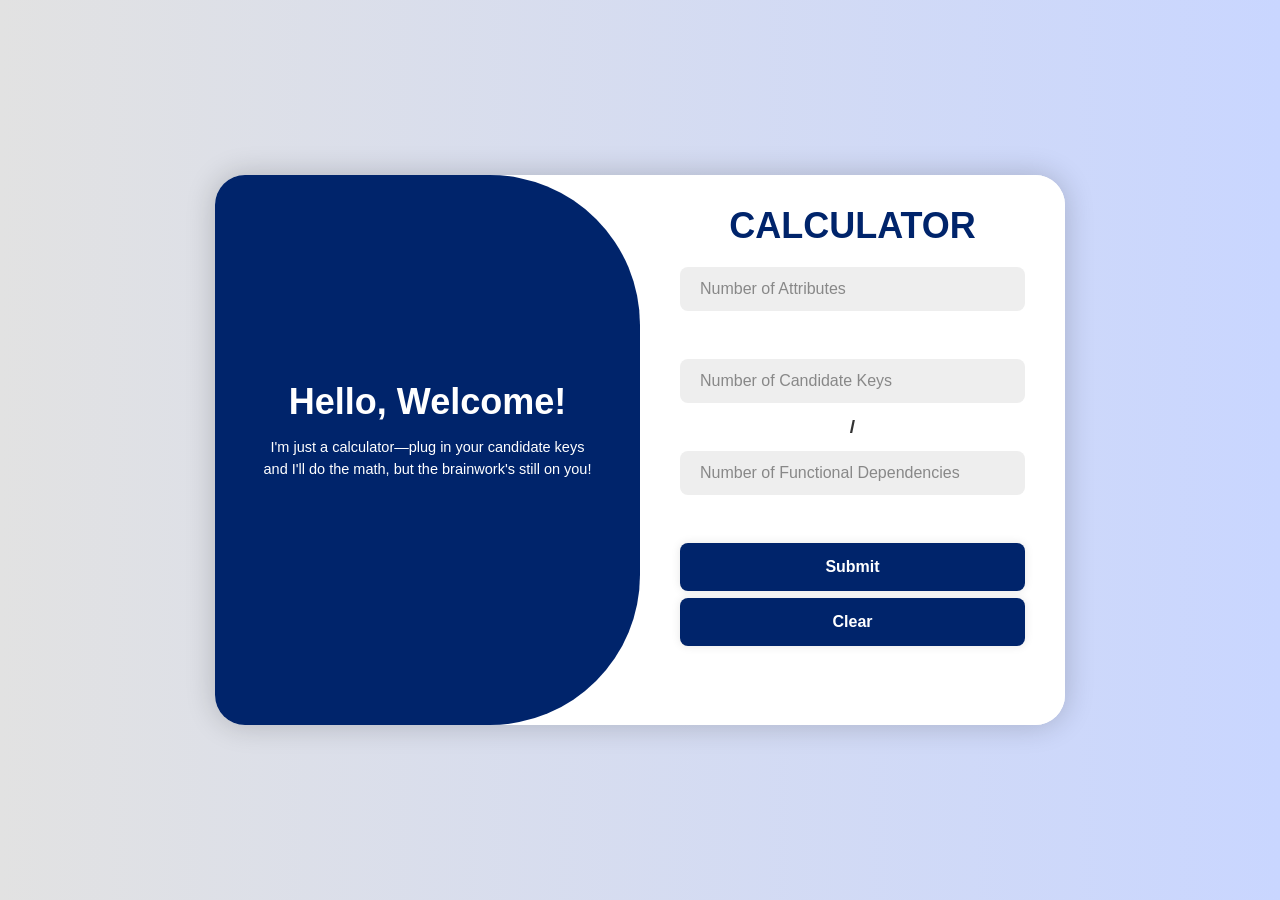
==== target/classes/static/index.html @ b33e2056 "..." ====
<!DOCTYPE html>
<html lang="en">
<head>
    <meta charset="UTF-8">
    <meta name="viewport" content="width=.container, initial-scale=1.0">
    <meta name="description" content="Created a calculator which will calculate the total number of super keys.">
    <title>Calculator - Super Key</title>

    <meta charset="UTF-8">
    <meta name="viewport" content="width=device-width, initial-scale=1.0">
    <meta name="description" content="Created a calculator which will calculate the total number of super keys.">
    <meta name="keywords" content="super key calculator, database, relational schema">
    <meta name="author" content="Suman Chatterjee, Pratik Giri, Souvik Mondal">

    <!-- Open Graph Meta Tags -->
    <meta property="og:title" content="Super Key Calculator">
    <meta property="og:description" content="Author: Suman Chatterjee | Pratik Giri | Souvik Mondal">
    <meta property="og:image" content="https://adamasknowledgecity.ac.in/public/themes/landing/images/favicon.png">
    <meta property="og:type" content="Web-App">
    <meta property="og:site_name" content="Super Key Calculator">

    <!-- LinkedIn Profile Links -->
    <meta name="author" content="Suman Chatterjee, Pratik Giri, Souvik Mondal">
    <link rel="author" href="https://www.linkedin.com/in/suman-chatterjee-7ab471230/">
    <link rel="author" href="https://www.linkedin.com/in/pratik-giri-745b51291/">
    <link rel="author" href="https://www.linkedin.com/in/souvik-mondal-8ba82a291/">

    <!-- Favicon -->
    <link rel="icon" href="https://adamasknowledgecity.ac.in/public/themes/landing/images/favicon.png" type="image/png">
    <!-- Link to external CSS file -->
    <link rel="stylesheet" href="styles.css">
</head>
<body>
<div class="container">
    <div class="form-box calculate">
        <form id="superKeyForm">
            <h1>CALCULATOR</h1>
            <div class="input-box">
                <input type="number" id="num_attributes" placeholder="Number of Attributes" name="num_attributes" required oninput="generateAttributeInputs()"><br><br>
                <div id="attribute_inputs">

                </div>
            </div>

            <div class="input-box">
                <input type="number" id="num_candidate_keys" placeholder="Number of Candidate Keys" name="num_candidate_keys" required oninput="generateCandidateKeyInputs()"><br><br>
                <div id="candidate_key_inputs">

                </div>
            </div>

            <div class="input-box">
                <input type="number" id="num_fd" placeholder="Number of Functional Dependencies" name="num_fd" required oninput="generateFDInputs()"><br><br>
                <div id="fd_inputs">

                </div>
            </div>

            <button type="button" class="btn" onclick="handleSubmit()">Submit</button>
            <button style="margin-top: 2%" type="button" class="btn" onclick="clearFields()">Clear</button>
        </form>
    </div>
    <div class="form-box result">
        <h1>COMBINATIONS OF SUPER KEYS</h1>
        <div style="margin-top: 5%" id="output"></div>
    </div>
    <div class="toggle-box">
        <div class="toggle-panel toggle-left">
            <h1>Hello, Welcome!</h1>
            <p>I'm just a calculator—plug in your candidate keys and I'll do the math, but the brainwork's still on you!</p>
        </div>
        <div class="toggle-panel toggle-right">
            <h1>Awesome job</h1>
            <p>Sticking with it! I'm glad we cracked it together</p>
            <button class="btn login-btn">Check Another</button>
        </div>
    </div>
</div>

<!-- Link to external JS file -->
<script src="https://code.jquery.com/jquery-3.6.0.min.js"></script>
<script src="script.js"></script>
</body>
</html>
---- target/classes/static/styles.css ----
*{
    margin: 0;
    padding: 0;
    box-sizing: border-box;
    font-family: Arial, Helvetica, sans-serif;
}
body{
    display: flex;
    align-items: center;
    justify-content: center;
    min-height: 100vh;
    background: linear-gradient(90deg , #e2e2e2 , #c9d6ff);
}
.container{
    position: relative;
    width: 850px ;
    height: 550px;
    background-color: #fff;
    border-radius: 30px;
    box-shadow: 0 0 30px rgba(0,0,0,.2);
    overflow: hidden;
    margin: 20px;
}
#superKeyForm h1{
    color: #00246B;
}
.form-box {
    position: absolute;
    width: 50%;
    height: 100%;
    right: 0;
    background-color: #fff;
    display: flex;
    flex-direction: column;
    align-items: center;
    color: #333;
    text-align: center;
    padding: 40px;
    z-index: 1;
    transition: .6s ease-in-out 1.2s, visibility 0s 1s;
    overflow-y: auto; /* Enable vertical scrolling */
    scroll-behavior: smooth; /* Ensures smooth scrolling */
}

/* Hide scrollbar for Webkit browsers (Chrome, Safari, Edge) */
.form-box::-webkit-scrollbar {
    display: none;
}

/* Hide scrollbar for Firefox */
.form-box {
    scrollbar-width: none;
}

.container.active .form-box{
    right: 50%;
}
.form-box.result{
    visibility: hidden;
    display: flex;
    flex-direction: column;
    align-items:  center;
    justify-content: start;
    /* display: none; */
    /* opacity: 0; */
}
.container.active .form-box.result{
    visibility: visible;

    /* display: initial; */
    /* opacity: 1; */
}
.container.active .form-box.calculate{
    display: none;
}
.form-box.result h1{
    color: #00246B;
}
form{
    /* background-color: purple; */
    width: 100%;
}
.container h1{
    font-size: 36px;
    margin: -10px 0;
    font-weight: 900;
}
.input-box{
    position: relative;
    margin: 30px 0;
}
.input-box input{
    width: 100%;
    padding: 13px 50px 13px 20px;
    background-color: #eee;
    border-radius: 8px;
    border: none;
    outline: none;
    font-size: 16px;
    color: #333;
    font-weight: 500;
}
.input-box input::placeholder{
    color: #888;
    font-weight: 400;
}

.btn {
    width: 100%;
    height: 48px;
    background: #00246B;
    border-radius: 8px;
    box-shadow: 0 0 10px rgba(0, 0, 0, 0.1);
    border: none;
    cursor: pointer;
    font-size: 16px;
    color: #fff;
    font-weight: 600;
}
.btn:hover{
    background-color: #214c95;
}
.btn.login-btn:hover{
    filter: drop-shadow(0.5px 0.5px 1px #ffffffa5);
}
.container p {
    font-size: 14.5px;
    margin: 15px 0;
}
.toggle-box {
    position: absolute;
    width: 100%;
    height: 100%;
}
.toggle-box::before{
    content: '';
    position: absolute;
    left: -250%;
    border-radius: 150px;
    width: 300%;
    height: 100%;
    background: #00246B;
    /* border: 2px solid red; */
    z-index: 2;
    transition: 1.8s ease-in-out;
}
.container.active .toggle-box::before{
    left: 50%;
}
.toggle-panel {
    position: absolute;
    width: 50%;
    height: 100%;
    /* background: seagreen; */
    color: #fff;
    display: flex;
    flex-direction: column;
    justify-content: center;
    align-items: center;
    z-index: 2;
    transition: .6s ease-in-out;
}
.toggle-panel.toggle-left{
    left: 0;
    transition-delay: 1.2s;
}
.toggle-panel.toggle-left h1{
    font-weight: 700;
}
.toggle-panel.toggle-right h1{
    font-weight: 700;
}
.toggle-panel.toggle-left p{
    /* background-color: rgb(255, 0, 0); */
    line-height: 1.5;
    padding: 2% 10%;
    text-align: center;
}
.container.active .toggle-panel.toggle-left{
    left: -50%;
    transition-delay: .6s;
}
.toggle-panel.toggle-right{
    right: -50%;
    transition-delay: .6s;

}
.container.active .toggle-panel.toggle-right{
    right: 0;
    transition-delay: 1.2s;
}
.toggle-panel p {
    margin-bottom: 20px;
}
.toggle-panel .btn{
    width: 160px;
    height: 46px;
    background: transparent;
    border: 2px solid white;
    box-shadow: none;
}
@media screen and (max-width:650px){
    .container{
        height: calc(100vh - 40px);
    }
    .form-box{
        /* background: purple; */
        bottom: 0;
        width: 100%;
        height: 70%;
    }
    .toggle-panel.toggle-left p{
        /* background-color: rgb(255, 0, 0); */
        padding: 2% 5%;
    }
    .container.active .form-box{
        right: 0;
        bottom: 30%;
    }
    .toggle-box::before{
        left: 0;
        top: -270%;
        height: 300%;
        width: 100%;
        border-radius: 20vw;
    }
    .container.active .toggle-box::before{
        top: 70%;
        left: 0;

    }
    .toggle-panel{
        width: 100%;
        height: 30%;
    }
    .toggle-panel.toggle-left{
        top: 0;
    }
    .container.active .toggle-panel.toggle-left{
        left: 0;
        top: -30%;
    }
    .toggle-panel.toggle-right{
        right: 0;
        bottom: -30%;
    }
    .container.active .toggle-panel.toggle-right{
        bottom: 0;

    }
}
@media screen and (max-width:400px){
    .form-box{
        padding: 20px;
    }
    .toggle-panel h1{
        font-size: 30px;
    }
}
.fd-wrapper {
    display: flex;
    align-items: center;
    justify-content: center;
    margin: 5px 0;
}

.fd-input {
    width: 120px;
    height: 30px;
    text-align: center;
    border: 2px solid black;
    border-radius: 5px;
    font-size: 16px;
}

.fd-arrow {
    font-size: 20px;
    font-weight: bold;
    margin: 0 10px;
}
.input-box:last-of-type {
    position: relative;
}

.input-box:last-of-type::before {
    content: " / ";
    font-weight: bold;
    font-size: 1.2em;
    position: absolute;
    top: -35px; /* Adjust position if needed */
    left: 50%;
    transform: translateX(-50%);
}
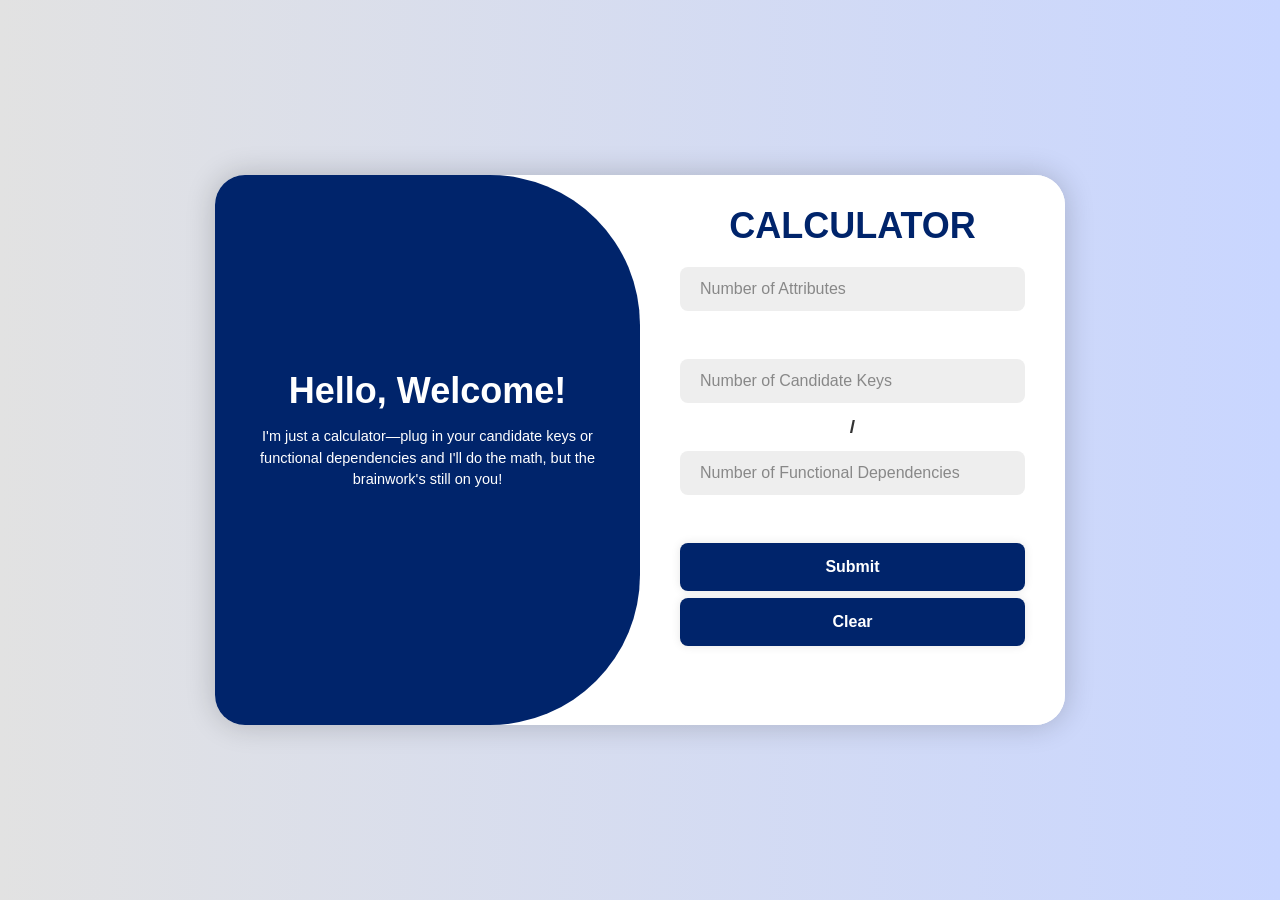
==== commit 8e413475: "..." ====
--- a/target/classes/static/index.html
+++ b/target/classes/static/index.html
@@ -68,7 +68,7 @@
     <div class="toggle-box">
         <div class="toggle-panel toggle-left">
             <h1>Hello, Welcome!</h1>
-            <p>I'm just a calculator—plug in your candidate keys and I'll do the math, but the brainwork's still on you!</p>
+            <p>I'm just a calculator—plug in your candidate keys or functional dependencies and I'll do the math, but the brainwork's still on you!</p>
         </div>
         <div class="toggle-panel toggle-right">
             <h1>Awesome job</h1>
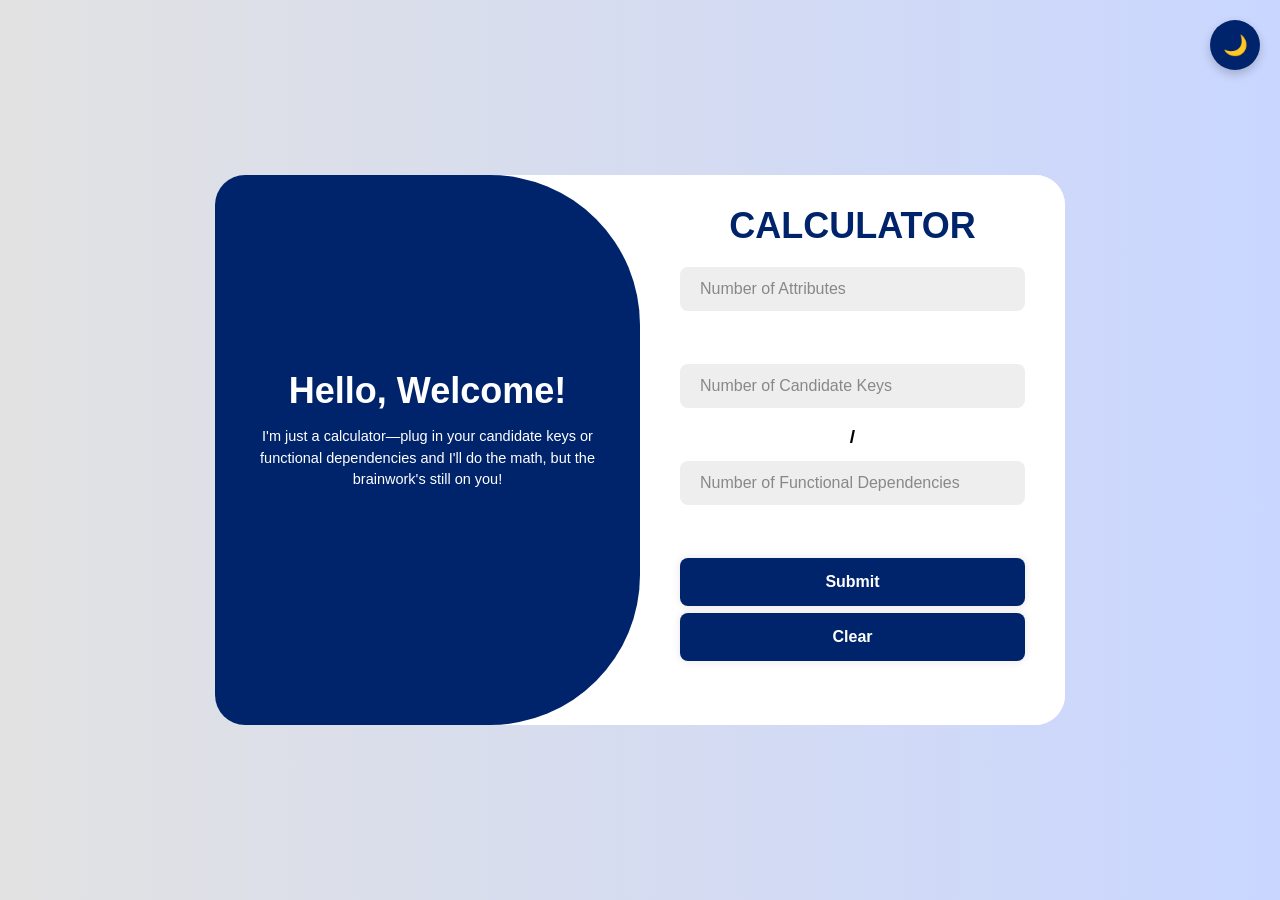
==== commit e0c41991: "..." ====
--- a/target/classes/static/index.html
+++ b/target/classes/static/index.html
@@ -56,9 +56,10 @@
 
                 </div>
             </div>
-
+            <button id="theme-toggle" onclick="toggleTheme()">Toggle Mode</button>
             <button type="button" class="btn" onclick="handleSubmit()">Submit</button>
             <button style="margin-top: 2%" type="button" class="btn" onclick="clearFields()">Clear</button>
+
         </form>
     </div>
     <div class="form-box result">
--- a/target/classes/static/styles.css
+++ b/target/classes/static/styles.css
@@ -5,36 +5,94 @@
     box-sizing: border-box;
     font-family: Arial, Helvetica, sans-serif;
 }
-body{
+:root {
+    /* Light Mode */
+    --form-bg-light: #fff;
+    --tggl-clr-light: #00246B;
+    --btn-light: #00246B;
+    --btn-hover-light: #214c95;
+    --input-boxes-light: #eee;
+    --input-box-wrt-light: #888;
+    --input-box-wrt-in-light: #333;
+    --pg-grad-1-light:#e2e2e2;
+    --pg-grad-2-light:#c9d6ff;
+    --calc-light:#00246B;
+    --res-light: #000000;
+    /* Dark Mode */
+    --form-bg-dark: #424242;
+    --tggl-clr-dark: #232531;
+    --btn-dark: #232531;
+    --btn-hover-dark: #353b4b;
+    --input-boxes-dark: #868686;
+    --input-box-wrt-dark: #494949;
+    --input-box-wrt-in-dark: #1c1f2a;
+    --pg-grad-1-dark:#424242;
+    --pg-grad-2-dark:#232531;
+    --calc-dark:#ffffff;
+    --res-dark:#eee;
+}
+
+/* Apply Light Mode */
+[data-theme="light"] {
+    --form-bg: var(--form-bg-light);
+    --tggl-clr: var(--tggl-clr-light);
+    --btn: var(--btn-light);
+    --btn-hover: var(--btn-hover-light);
+    --input-boxes: var(--input-boxes-light);
+    --input-box-wrt: var(--input-box-wrt-light);
+    --input-box-wrt-in: var(--input-box-wrt-in-light);
+    --pg-grad-1:var(--pg-grad-1-light);
+    --pg-grad-2:var(--pg-grad-2-light);
+    --calc:var(--calc-light);
+    --res:var(--res-light);
+}
+
+/* Apply Dark Mode */
+[data-theme="dark"] {
+    --form-bg: var(--form-bg-dark);
+    --tggl-clr: var(--tggl-clr-dark);
+    --btn: var(--btn-dark);
+    --btn-hover: var(--btn-hover-dark);
+    --input-boxes: var(--input-boxes-dark);
+    --input-box-wrt: var(--input-box-wrt-dark);
+    --input-box-wrt-in: var(--input-box-wrt-in-dark);
+    --pg-grad-1:var(--pg-grad-1-dark);
+    --pg-grad-2:var(--pg-grad-2-dark);
+    --calc:var(--calc-dark);
+    --res:var(--res-dark);
+}
+
+body {
     display: flex;
     align-items: center;
     justify-content: center;
     min-height: 100vh;
-    background: linear-gradient(90deg , #e2e2e2 , #c9d6ff);
+    background: linear-gradient(90deg, var(--pg-grad-1), var(--pg-grad-2));
 }
 .container{
     position: relative;
     width: 850px ;
     height: 550px;
-    background-color: #fff;
+    background-color: var(--form-bg);
     border-radius: 30px;
-    box-shadow: 0 0 30px rgba(0,0,0,.2);
+    box-shadow: 0 0 30px rgba(0, 0, 0, 0);
     overflow: hidden;
     margin: 20px;
+
 }
 #superKeyForm h1{
-    color: #00246B;
+    color: var(--calc);
 }
 .form-box {
     position: absolute;
     width: 50%;
     height: 100%;
     right: 0;
-    background-color: #fff;
+    background-color: var(--form-bg);
     display: flex;
     flex-direction: column;
     align-items: center;
-    color: #333;
+    color: var(--res);
     text-align: center;
     padding: 40px;
     z-index: 1;
@@ -42,17 +100,14 @@
     overflow-y: auto; /* Enable vertical scrolling */
     scroll-behavior: smooth; /* Ensures smooth scrolling */
 }
-
 /* Hide scrollbar for Webkit browsers (Chrome, Safari, Edge) */
 .form-box::-webkit-scrollbar {
     display: none;
 }
-
 /* Hide scrollbar for Firefox */
 .form-box {
     scrollbar-width: none;
 }
-
 .container.active .form-box{
     right: 50%;
 }
@@ -67,7 +122,6 @@
 }
 .container.active .form-box.result{
     visibility: visible;
-
     /* display: initial; */
     /* opacity: 1; */
 }
@@ -75,7 +129,7 @@
     display: none;
 }
 .form-box.result h1{
-    color: #00246B;
+    color: var(--calc);
 }
 form{
     /* background-color: purple; */
@@ -93,23 +147,23 @@
 .input-box input{
     width: 100%;
     padding: 13px 50px 13px 20px;
-    background-color: #eee;
+    background-color: var(--input-boxes);
     border-radius: 8px;
     border: none;
     outline: none;
     font-size: 16px;
-    color: #333;
+    color: var(--input-box-wrt-in);
     font-weight: 500;
 }
 .input-box input::placeholder{
-    color: #888;
+    color: var(--input-box-wrt);
     font-weight: 400;
 }
 
 .btn {
     width: 100%;
     height: 48px;
-    background: #00246B;
+    background: var(--btn);
     border-radius: 8px;
     box-shadow: 0 0 10px rgba(0, 0, 0, 0.1);
     border: none;
@@ -119,7 +173,7 @@
     font-weight: 600;
 }
 .btn:hover{
-    background-color: #214c95;
+    background-color: var(--btn-hover);
 }
 .btn.login-btn:hover{
     filter: drop-shadow(0.5px 0.5px 1px #ffffffa5);
@@ -140,7 +194,7 @@
     border-radius: 150px;
     width: 300%;
     height: 100%;
-    background: #00246B;
+    background: var(--tggl-clr);
     /* border: 2px solid red; */
     z-index: 2;
     transition: 1.8s ease-in-out;
@@ -292,3 +346,31 @@
     left: 50%;
     transform: translateX(-50%);
 }
+/*ok*/
+#theme-toggle {
+    position: fixed;
+    top: 20px;
+    right: 20px;
+    width: 50px;
+    height: 50px;
+    background: var(--btn);
+    color: white;
+    border: none;
+    border-radius: 50%;
+    font-size: 20px;
+    cursor: pointer;
+    transition: background 0.6s, transform 0.6s;
+    box-shadow: 0 4px 10px rgba(0, 0, 0, 0.2);
+}
+
+#theme-toggle:hover {
+    transform: scale(1.1);
+    background: var(--btn-hover);
+}
+#candidate_key_inputs, #fd_inputs {
+    margin-bottom: 10px; /* Adjust as needed */
+}
+
+.input-box input {
+    margin-bottom: 5px; /* Space between input fields */
+}
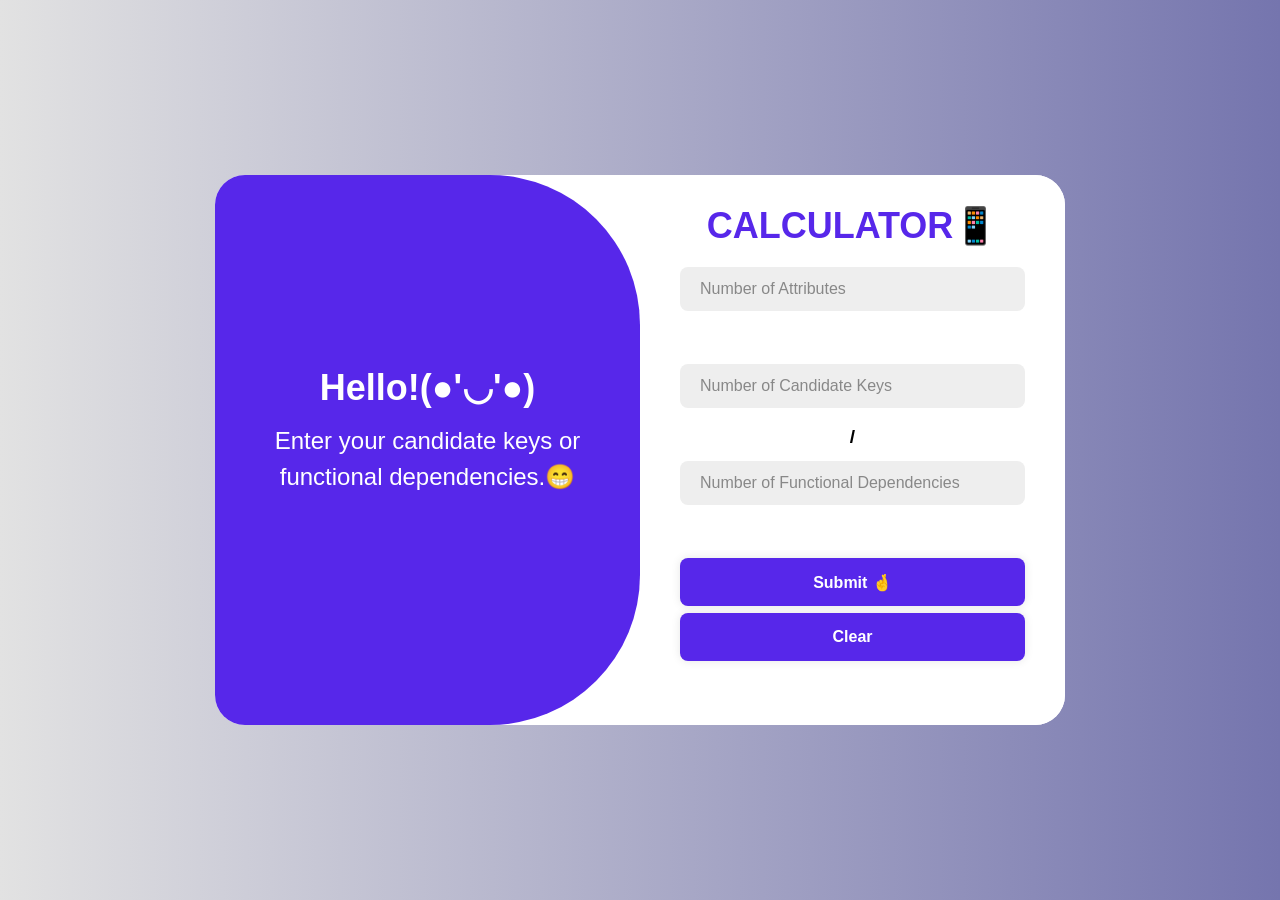
==== commit 2faa3ad2: "..." ====
--- a/target/classes/static/index.html
+++ b/target/classes/static/index.html
@@ -3,78 +3,72 @@
 <html lang="en">
 <head>
     <meta charset="UTF-8">
-    <meta name="viewport" content="width=.container, initial-scale=1.0">
-    <meta name="description" content="Created a calculator which will calculate the total number of super keys.">
+    <meta name="viewport" content="width=device-width, initial-scale=1.0">
+
     <title>Calculator - Super Key</title>
-
-    <meta charset="UTF-8">
-    <meta name="viewport" content="width=device-width, initial-scale=1.0">
     <meta name="description" content="Created a calculator which will calculate the total number of super keys.">
     <meta name="keywords" content="super key calculator, database, relational schema">
-    <meta name="author" content="Suman Chatterjee, Pratik Giri, Souvik Mondal">
+    <meta name="author" content="Suman Chatterjee">
 
     <!-- Open Graph Meta Tags -->
     <meta property="og:title" content="Super Key Calculator">
-    <meta property="og:description" content="Author: Suman Chatterjee | Pratik Giri | Souvik Mondal">
-    <meta property="og:image" content="https://adamasknowledgecity.ac.in/public/themes/landing/images/favicon.png">
+    <meta property="og:description" content="Author: Suman Chatterjee">
     <meta property="og:type" content="Web-App">
     <meta property="og:site_name" content="Super Key Calculator">
 
-    <!-- LinkedIn Profile Links -->
-    <meta name="author" content="Suman Chatterjee, Pratik Giri, Souvik Mondal">
+    <!-- LinkedIn Profile Link -->
     <link rel="author" href="https://www.linkedin.com/in/suman-chatterjee-7ab471230/">
-    <link rel="author" href="https://www.linkedin.com/in/pratik-giri-745b51291/">
-    <link rel="author" href="https://www.linkedin.com/in/souvik-mondal-8ba82a291/">
 
     <!-- Favicon -->
-    <link rel="icon" href="https://adamasknowledgecity.ac.in/public/themes/landing/images/favicon.png" type="image/png">
-    <!-- Link to external CSS file -->
+    <link rel="icon" href="img.png" type="image/png">
+
+    <!-- External CSS -->
     <link rel="stylesheet" href="styles.css">
 </head>
 <body>
 <div class="container">
     <div class="form-box calculate">
         <form id="superKeyForm">
-            <h1>CALCULATOR</h1>
+            <h1>CALCULATOR📱</h1>
             <div class="input-box">
-                <input type="number" id="num_attributes" placeholder="Number of Attributes" name="num_attributes" required oninput="generateAttributeInputs()"><br><br>
+                <input type="number"  id="num_attributes" min="0" placeholder="Number of Attributes" name="num_attributes" required oninput="generateAttributeInputs()"><br><br>
                 <div id="attribute_inputs">
 
                 </div>
             </div>
 
             <div class="input-box">
-                <input type="number" id="num_candidate_keys" placeholder="Number of Candidate Keys" name="num_candidate_keys" required oninput="generateCandidateKeyInputs()"><br><br>
+                <input type="number" id="num_candidate_keys" min="0" placeholder="Number of Candidate Keys" name="num_candidate_keys" required oninput="generateCandidateKeyInputs()"><br><br>
                 <div id="candidate_key_inputs">
 
                 </div>
             </div>
 
             <div class="input-box">
-                <input type="number" id="num_fd" placeholder="Number of Functional Dependencies" name="num_fd" required oninput="generateFDInputs()"><br><br>
+                <input type="number" id="num_fd" min="0" placeholder="Number of Functional Dependencies" name="num_fd" required oninput="generateFDInputs()"><br><br>
                 <div id="fd_inputs">
 
                 </div>
             </div>
-            <button id="theme-toggle" onclick="toggleTheme()">Toggle Mode</button>
-            <button type="button" class="btn" onclick="handleSubmit()">Submit</button>
-            <button style="margin-top: 2%" type="button" class="btn" onclick="clearFields()">Clear</button>
+            <!--<button id="theme-toggle" onclick="toggleTheme()">Toggle Mode</button>-->
+            <button type="button" class="btn" onclick="handleSubmit()">Submit 🤞</button>
+            <button style="margin-top: 2%" type="button" class="btn" onclick="clearFields()">Clear </button>
 
         </form>
     </div>
     <div class="form-box result">
-        <h1>COMBINATIONS OF SUPER KEYS</h1>
+        <h1>ALL SUPER KEYS 😎</h1>
         <div style="margin-top: 5%" id="output"></div>
     </div>
     <div class="toggle-box">
         <div class="toggle-panel toggle-left">
-            <h1>Hello, Welcome!</h1>
-            <p>I'm just a calculator—plug in your candidate keys or functional dependencies and I'll do the math, but the brainwork's still on you!</p>
+            <h1>Hello!(●'◡'●)</h1>
+            <p>Enter your candidate keys or functional dependencies.😁</p>
         </div>
         <div class="toggle-panel toggle-right">
-            <h1>Awesome job</h1>
-            <p>Sticking with it! I'm glad we cracked it together</p>
-            <button class="btn login-btn">Check Another</button>
+            <h1></h1>
+            <p></p>
+            <button class="btn login-btn">Check Another?🤷‍♂️</button>
         </div>
     </div>
 </div>
--- a/target/classes/static/styles.css
+++ b/target/classes/static/styles.css
@@ -3,20 +3,20 @@
     margin: 0;
     padding: 0;
     box-sizing: border-box;
-    font-family: Arial, Helvetica, sans-serif;
+    font-family: "Roboto Light", sans-serif;
 }
 :root {
     /* Light Mode */
     --form-bg-light: #fff;
-    --tggl-clr-light: #00246B;
-    --btn-light: #00246B;
-    --btn-hover-light: #214c95;
+    --tggl-clr-light: #5727ea;
+    --btn-light:#5727ea;
+    --btn-hover-light: #7c56ef;
     --input-boxes-light: #eee;
     --input-box-wrt-light: #888;
     --input-box-wrt-in-light: #333;
     --pg-grad-1-light:#e2e2e2;
-    --pg-grad-2-light:#c9d6ff;
-    --calc-light:#00246B;
+    --pg-grad-2-light: #7575ae;
+    --calc-light:#5727ea;
     --res-light: #000000;
     /* Dark Mode */
     --form-bg-dark: #424242;
@@ -45,6 +45,7 @@
     --pg-grad-2:var(--pg-grad-2-light);
     --calc:var(--calc-light);
     --res:var(--res-light);
+    transition: all 1.8s ease-in-out;
 }
 
 /* Apply Dark Mode */
@@ -60,6 +61,7 @@
     --pg-grad-2:var(--pg-grad-2-dark);
     --calc:var(--calc-dark);
     --res:var(--res-dark);
+    transition: all 1.8s ease-in-out;
 }
 
 body {
@@ -96,7 +98,8 @@
     text-align: center;
     padding: 40px;
     z-index: 1;
-    transition: .6s ease-in-out 1.2s, visibility 0s 1s;
+    /*transition: .6s ease-in-out 1.2s, visibility 0s 1s;*/
+    transition: transform 0.6s ease-in-out, opacity 0.6s ease-in-out, visibility 0s;
     overflow-y: auto; /* Enable vertical scrolling */
     scroll-behavior: smooth; /* Ensures smooth scrolling */
 }
@@ -179,7 +182,7 @@
     filter: drop-shadow(0.5px 0.5px 1px #ffffffa5);
 }
 .container p {
-    font-size: 14.5px;
+    font-size: 24px;
     margin: 15px 0;
 }
 .toggle-box {
@@ -359,7 +362,7 @@
     border-radius: 50%;
     font-size: 20px;
     cursor: pointer;
-    transition: background 0.6s, transform 0.6s;
+    transition: background 0.3s, transform 0.3s;
     box-shadow: 0 4px 10px rgba(0, 0, 0, 0.2);
 }
 
@@ -374,3 +377,17 @@
 .input-box input {
     margin-bottom: 5px; /* Space between input fields */
 }
+
+body,
+.container,
+.form-box,
+h1,
+p,
+input,
+.btn{
+    transition: background-color 1.8s ease-in-out,
+    color 1.8s ease-in-out,
+    border-color 1.8s ease-in-out,
+    box-shadow 1.8s ease-in-out;
+}
+
